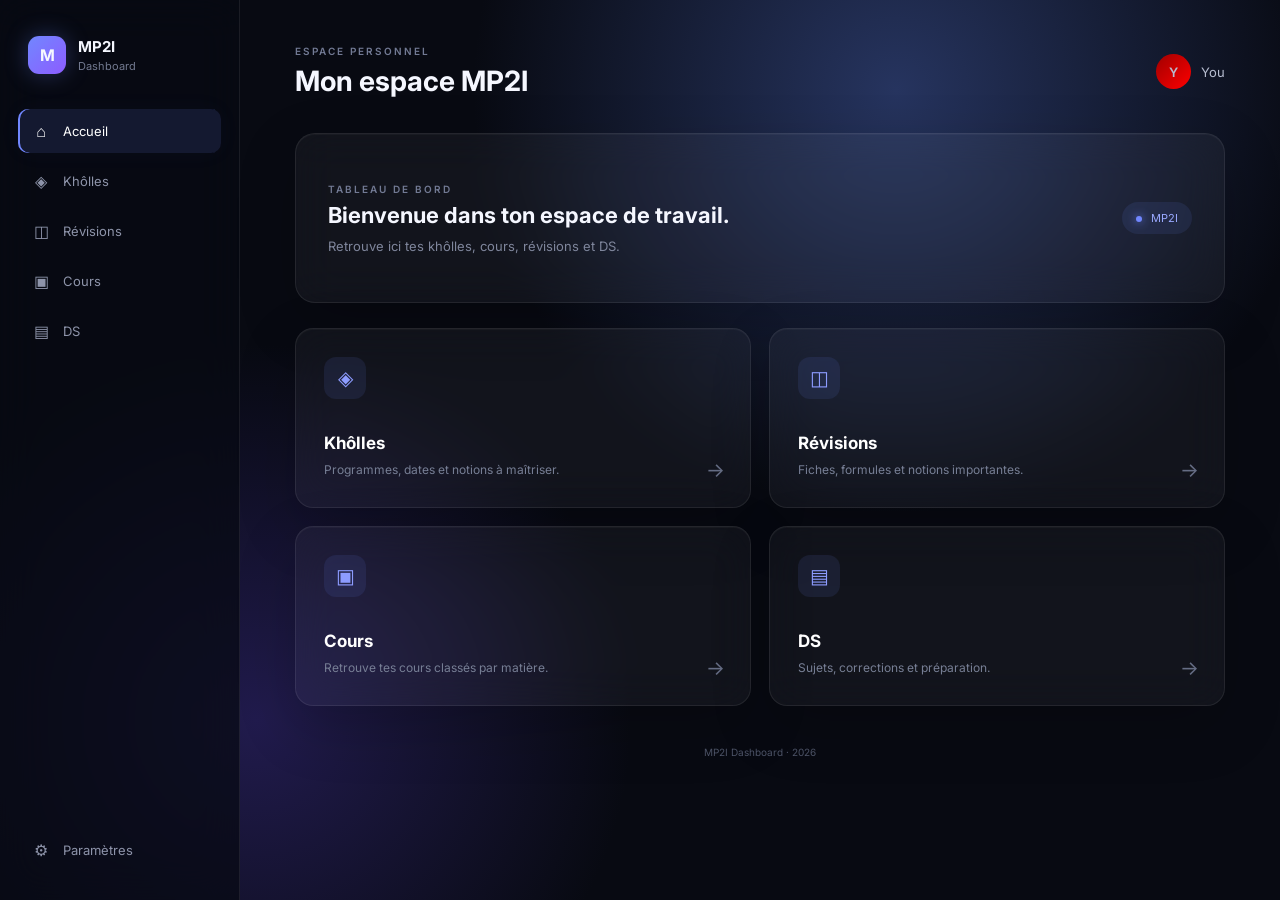
==== index.html @ 1a5e965d "small fixes v2" ====
<!DOCTYPE html>
<html lang="fr">
<head>
    <meta charset="UTF-8">
    <meta name="viewport" content="width=device-width, initial-scale=1.0">

    <title>MP2I Dashboard</title>

    <link rel="stylesheet" href="style.css">
</head>

<body>

    <aside class="sidebar">

        <div class="logo">
            <div class="logo-icon">M</div>
            <div>
                <strong>MP2I</strong>
                <span>Dashboard</span>
            </div>
        </div>

        <nav>
            <a class="active" href="#">
                <span>⌂</span>
                Accueil
            </a>

            <a href="kholles.html">
                <span>◈</span>
                Khôlles
            </a>

            <a href="revisions.html">
                <span>◫</span>
                Révisions
            </a>

            <a href="cours.html">
                <span>▣</span>
                Cours
            </a>

            <a href="ds.html">
                <span>▤</span>
                DS
            </a>
        </nav>

        <div class="sidebar-bottom">
        <a href="#" id="settingsButton">
            <span>⚙</span>
            Paramètres
        </a>
    </div>

    </aside>


    <main>

        <header class="topbar">
            <div>
                <p class="eyebrow">ESPACE PERSONNEL</p>
                <h1>Mon espace MP2I</h1>
            </div>

            <div class="profile">
                <div class="avatar">Y</div>
                <span>You</span>
            </div>
        </header>


        <section class="welcome glass">
            <div>
                <p class="eyebrow">TABLEAU DE BORD</p>
                <h2>Bienvenue dans ton espace de travail.</h2>
                <p class="muted">
                    Retrouve ici tes khôlles, cours, révisions et DS.
                </p>
            </div>

            <div class="status">
                <span></span>
                MP2I
            </div>
        </section>


            <section class="grid">

                <a href="kholle.html" class="dashboard-card glass">
                    <div class="card-icon">◈</div>

                    <div>
                        <h3>Khôlles</h3>
                        <p>Programmes, dates et notions à maîtriser.</p>
                    </div>

                    <span class="arrow">→</span>
                </a>


                <a href="revisions.html" class="dashboard-card glass">
                    <div class="card-icon">◫</div>

                    <div>
                        <h3>Révisions</h3>
                        <p>Fiches, formules et notions importantes.</p>
                    </div>

                    <span class="arrow">→</span>
                </a>


                <a href="cours.html" class="dashboard-card glass">
                    <div class="card-icon">▣</div>

                    <div>
                        <h3>Cours</h3>
                        <p>Retrouve tes cours classés par matière.</p>
                    </div>

                    <span class="arrow">→</span>
                </a>


                <a href="ds.html" class="dashboard-card glass">
                    <div class="card-icon">▤</div>

                    <div>
                        <h3>DS</h3>
                        <p>Sujets, corrections et préparation.</p>
                    </div>

                    <span class="arrow">→</span>
                </a>

            </section>
<div id="themePanel" class="theme-panel glass">

    <p class="eyebrow">APPARENCE</p>

    <h3>Thème</h3>

    <div class="theme-buttons">

        <button onclick="setTheme('purple')">
            <span class="theme-dot purple"></span>
            Violet
        </button>

        <button onclick="setTheme('red')">
            <span class="theme-dot red"></span>
            Rouge
        </button>

        <button onclick="setTheme('green')">
            <span class="theme-dot green"></span>
            Vert
        </button>

    </div>

</div>
        <footer>
            MP2I Dashboard · 2026
        </footer>

    </main>
    
    <script src="script.js"></script>

</body>
</html>
---- style.css ----
@import url('https://fonts.googleapis.com/css2?family=Inter:wght@400;500;600;700&display=swap');


* {
    box-sizing: border-box;
    margin: 0;
    padding: 0;
}


body {
    min-height: 100vh;

    font-family: "Inter", sans-serif;
    color: #f5f7ff;

    background:
        radial-gradient(circle at 70% 10%, #26345f 0%, transparent 35%),
        radial-gradient(circle at 20% 80%, #211b4d 0%, transparent 30%),
        #080a12;

    display: flex;
}


/* =========================
   SIDEBAR
========================= */

.sidebar {
    width: 240px;
    height: 100vh;

    position: fixed;
    left: 0;
    top: 0;

    padding: 28px 18px;

    background: rgba(8, 10, 18, 0.72);
    border-right: 1px solid rgba(255, 255, 255, 0.08);

    backdrop-filter: blur(20px);

    display: flex;
    flex-direction: column;
}


.logo {
    display: flex;
    align-items: center;
    gap: 12px;

    padding: 8px 10px 35px;
}


.logo-icon {
    width: 38px;
    height: 38px;

    display: grid;
    place-items: center;

    border-radius: 11px;

    background: linear-gradient(135deg, #7187ff, #8d5cff);

    font-weight: 700;

    box-shadow: 0 0 25px rgba(113, 135, 255, 0.3);
}


.logo strong {
    display: block;
    font-size: 15px;
}


.logo span {
    display: block;

    margin-top: 3px;

    font-size: 11px;
    color: #737a91;
}


nav {
    display: flex;
    flex-direction: column;
    gap: 6px;
}


nav a,
.sidebar-bottom a {
    display: flex;
    align-items: center;
    gap: 13px;

    padding: 12px 14px;

    border-radius: 10px;

    color: #8e94aa;
    text-decoration: none;

    font-size: 13px;

    transition: 0.2s;
}


nav a span,
.sidebar-bottom span {
    width: 18px;

    text-align: center;

    font-size: 16px;
}


nav a:hover,
.sidebar-bottom a:hover {
    background: rgba(255, 255, 255, 0.05);
    color: white;
}


nav a.active {
    color: white;

    background: rgba(113, 135, 255, 0.13);

    box-shadow:
        inset 2px 0 0 #7187ff,
        0 0 25px rgba(113, 135, 255, 0.04);
}


.sidebar-bottom {
    margin-top: auto;
}


/* =========================
   MAIN
========================= */

main {
    width: calc(100% - 240px);

    margin-left: 240px;

    padding: 45px 55px;

    max-width: 1400px;
}


.topbar {
    display: flex;
    align-items: center;
    justify-content: space-between;

    margin-bottom: 35px;
}


.eyebrow {
    margin-bottom: 7px;

    font-size: 10px;
    font-weight: 600;

    letter-spacing: 2px;

    color: #727a94;
}


h1 {
    font-size: 28px;
}


.profile {
    display: flex;
    align-items: center;
    gap: 10px;

    color: #b7bdd0;

    font-size: 13px;
}


.avatar {
    width: 35px;
    height: 35px;

    display: grid;
    place-items: center;

    border-radius: 50%;

    background: linear-gradient(135deg, #a00000, #ff0000);

    font-weight: 600;
}


/* =========================
   GLASS
========================= */

.glass {
    background: rgba(255, 255, 255, 0.045);

    border: 1px solid rgba(255, 255, 255, 0.08);

    backdrop-filter: blur(20px);

    box-shadow:
        0 20px 60px rgba(0, 0, 0, 0.18),
        inset 0 1px rgba(255, 255, 255, 0.03);
}


/* =========================
   WELCOME
========================= */

.welcome {
    min-height: 170px;

    padding: 32px;

    border-radius: 20px;

    display: flex;
    align-items: center;
    justify-content: space-between;

    margin-bottom: 25px;
}


.welcome h2 {
    font-size: 22px;

    margin-bottom: 10px;
}


.muted {
    color: #7f869c;
    font-size: 13px;
}


.status {
    padding: 9px 14px;

    border-radius: 30px;

    background: rgba(113, 135, 255, 0.1);

    color: #9aa9ff;

    font-size: 11px;
}


.status span {
    display: inline-block;

    width: 6px;
    height: 6px;

    margin-right: 6px;

    border-radius: 50%;

    background: #7187ff;

    box-shadow: 0 0 10px #7187ff;
}


/* =========================
   CARDS
========================= */

.grid {
    display: grid;

    grid-template-columns: repeat(2, 1fr);

    gap: 18px;
}


.dashboard-card {
    min-height: 180px;

    padding: 28px;
    padding-right: 55px;

    border-radius: 18px;

    text-decoration: none;
    color: white;

    position: relative;

    display: flex;
    flex-direction: column;
    justify-content: space-between;

    transition:
        transform 0.25s,
        background 0.25s,
        border-color 0.25s;
}


.dashboard-card:hover {
    transform: translateY(-4px);

    background: rgba(255, 255, 255, 0.075);

    border-color: rgba(113, 135, 255, 0.35);
}


.card-icon {
    width: 42px;
    height: 42px;

    display: grid;
    place-items: center;

    border-radius: 12px;

    background: rgba(113, 135, 255, 0.1);

    color: #8d9cff;

    font-size: 20px;
}


.dashboard-card h3 {
    margin-bottom: 7px;

    font-size: 17px;
}


.dashboard-card p {
    max-width: 300px;

    color: #777f95;

    font-size: 12px;
    line-height: 1.6;
}


.arrow {
    position: absolute;

    right: 25px;
    bottom: 25px;

    color: #656d84;

    font-size: 20px;

    transition: 0.2s;
}


.dashboard-card:hover .arrow {
    color: #9aa9ff;
    transform: translateX(4px);
}


/* =========================
   FOOTER
========================= */

footer {
    margin-top: 40px;

    text-align: center;

    color: #4e5569;

    font-size: 10px;
}


/* =========================
   MOBILE
========================= */

@media (max-width: 700px) {

    .sidebar {
        width: 70px;

        padding: 20px 10px;
    }

    .logo {
        justify-content: center;
        padding-bottom: 25px;
    }

    .logo > div:not(.logo-icon) {
        display: none;
    }

    nav a,
    .sidebar-bottom a {
        justify-content: center;
        padding: 13px;
    }

    nav a {
        font-size: 0;
    }

    nav a span {
        font-size: 17px;
    }

    .sidebar-bottom a {
        font-size: 0;
    }

    main {
        width: calc(100% - 70px);

        margin-left: 70px;

        padding: 25px 18px;
    }

    .topbar {
        margin-bottom: 25px;
    }

    h1 {
        font-size: 22px;
    }

    .profile span {
        display: none;
    }

    .welcome {
        padding: 24px;

        align-items: flex-start;
        gap: 20px;

        flex-direction: column;
    }

    .welcome h2 {
        font-size: 18px;
    }

    .grid {
        grid-template-columns: 1fr;
    }

    .dashboard-card {
        min-height: 160px;
    }
}
    /* =========================
   THEMES
========================= */

body.theme-red {
    background:
        radial-gradient(circle at 70% 10%, #5f2626 0%, transparent 35%),
        radial-gradient(circle at 20% 80%, #4d1b2b 0%, transparent 30%),
        #080a12;
}

body.theme-red .logo-icon {
    background: linear-gradient(135deg, #ff6262, #ff3d81);
}

body.theme-red nav a.active {
    background: rgba(255, 80, 80, 0.13);
    box-shadow:
        inset 2px 0 0 #ff6262,
        0 0 25px rgba(255, 80, 80, 0.04);
}

body.theme-red .card-icon {
    background: rgba(255, 80, 80, 0.1);
    color: #ff8585;
}

body.theme-red .dashboard-card:hover {
    border-color: rgba(255, 80, 80, 0.35);
}

body.theme-red .status {
    background: rgba(255, 80, 80, 0.1);
    color: #ff9999;
}

body.theme-red .status span {
    background: #ff6262;
    box-shadow: 0 0 10px #ff6262;
}


/* VIOLET */

body.theme-purple {
    background:
        radial-gradient(circle at 70% 10%, #26345f 0%, transparent 35%),
        radial-gradient(circle at 20% 80%, #211b4d 0%, transparent 30%),
        #080a12;
}


/* VERT */

body.theme-green {
    background:
        radial-gradient(circle at 70% 10%, #164b3d 0%, transparent 35%),
        radial-gradient(circle at 20% 80%, #183d32 0%, transparent 30%),
        #080a12;
}

body.theme-green .logo-icon {
    background: linear-gradient(135deg, #45d6a3, #21a179);
}

body.theme-green nav a.active {
    background: rgba(45, 210, 160, 0.13);
    box-shadow:
        inset 2px 0 0 #45d6a3,
        0 0 25px rgba(45, 210, 160, 0.04);
}

body.theme-green .card-icon {
    background: rgba(45, 210, 160, 0.1);
    color: #64ddb1;
}

body.theme-green .dashboard-card:hover {
    border-color: rgba(45, 210, 160, 0.35);
}

body.theme-green .status {
    background: rgba(45, 210, 160, 0.1);
    color: #6ee5bc;
}

body.theme-green .status span {
    background: #45d6a3;
    box-shadow: 0 0 10px #45d6a3;
}
.theme-panel {
    display: none;

    margin-top: 20px;
    padding: 22px;

    border-radius: 16px;

    max-width: 400px;
}

.theme-panel.show {
    display: block;
}

.theme-panel h3 {
    margin-bottom: 15px;
}

.theme-buttons {
    display: flex;
    gap: 10px;
    flex-wrap: wrap;
}

.theme-buttons button {
    display: flex;
    align-items: center;
    gap: 8px;

    padding: 9px 13px;

    border: 1px solid rgba(255,255,255,0.08);
    border-radius: 9px;

    background: rgba(255,255,255,0.04);

    color: #cdd1df;

    cursor: pointer;
}

.theme-buttons button:hover {
    background: rgba(255,255,255,0.09);
}

.theme-dot {
    width: 9px;
    height: 9px;
    border-radius: 50%;
}

.theme-dot.purple {
    background: #3a57f9;
}

.theme-dot.red {
    background: #da1c1c;
}

.theme-dot.green {
    background: #1ae19b;
}
.section-header {
    margin-bottom: 18px;
}

.section-header h2 {
    font-size: 20px;
}

.loading-card {
    padding: 28px;
    border-radius: 18px;
    color: #8e94aa;
    font-size: 13px;
}
.course-buttons {
    display: flex;
    gap: 8px;
    margin-top: 10px;
}

.mini-button {
    display: inline-flex;
    align-items: center;
    justify-content: center;

    padding: 7px 14px;

    border-radius: 9px;

    background: rgba(255, 255, 255, 0.08);

    color: white;

    text-decoration: none;

    font-size: 12px;

    transition: 0.2s;
}

.mini-button:hover {
    background: rgba(255, 255, 255, 0.16);
    transform: translateY(-1px);
}
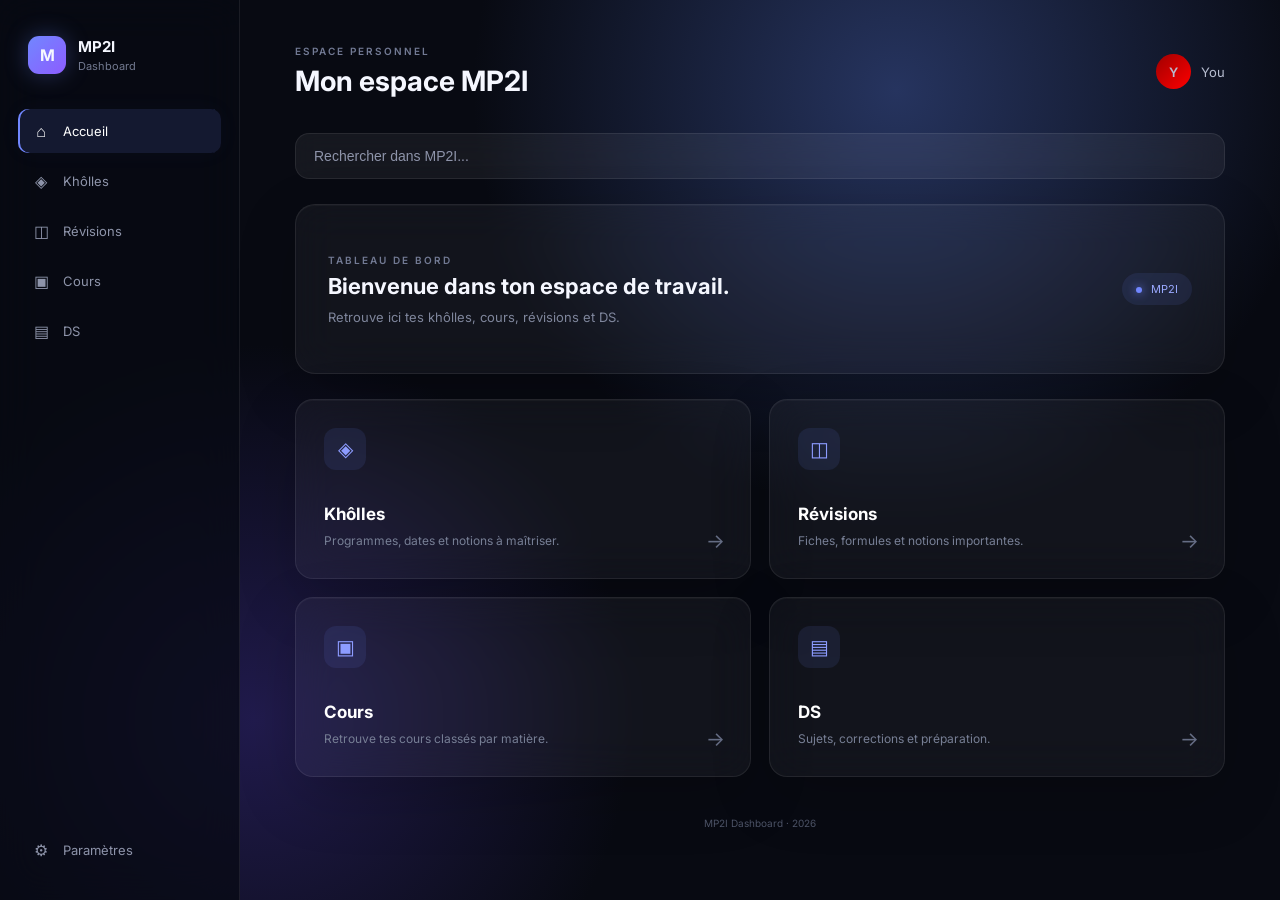
==== commit 708e627e: "Added new search feature, and mobile display fix!" ====
--- a/index.html
+++ b/index.html
@@ -27,7 +27,7 @@
                 Accueil
             </a>
 
-            <a href="kholles.html">
+            <a href="kholle.html">
                 <span>◈</span>
                 Khôlles
             </a>
@@ -71,6 +71,16 @@
                 <span>You</span>
             </div>
         </header>
+        <div class="global-search">
+            <input
+                type="text"
+                id="globalSearch"
+                placeholder="Rechercher dans MP2I..."
+                autocomplete="off"
+            >
+
+            <div id="searchResults" class="search-results"></div>
+        </div>
 
 
         <section class="welcome glass">
--- a/style.css
+++ b/style.css
@@ -684,4 +684,294 @@
 .mini-button:hover {
     background: rgba(255, 255, 255, 0.16);
     transform: translateY(-1px);
+}
+.global-search {
+    position: relative;
+    margin: 25px 0;
+}
+
+.global-search input {
+    width: 100%;
+    box-sizing: border-box;
+
+    padding: 14px 18px;
+
+    border: 1px solid rgba(255, 255, 255, 0.08);
+    border-radius: 14px;
+
+    background: rgba(255, 255, 255, 0.06);
+    backdrop-filter: blur(12px);
+
+    color: white;
+    font-size: 14px;
+
+    outline: none;
+}
+
+.global-search input::placeholder {
+    color: #8e94aa;
+}
+
+.global-search input:focus {
+    border-color: rgba(255, 255, 255, 0.18);
+}
+
+.search-results {
+    position: absolute;
+
+    top: calc(100% + 8px);
+    left: 0;
+    right: 0;
+
+    z-index: 100;
+
+    display: none;
+
+    max-height: 400px;
+    overflow-y: auto;
+
+    padding: 8px;
+
+    border-radius: 14px;
+
+    background: rgba(20, 20, 30, 0.95);
+    backdrop-filter: blur(20px);
+
+    border: 1px solid rgba(255, 255, 255, 0.08);
+}
+
+.search-results.show {
+    display: block;
+}
+
+.search-result {
+    display: flex;
+    align-items: center;
+    gap: 12px;
+
+    padding: 12px;
+
+    border-radius: 10px;
+
+    color: white;
+    text-decoration: none;
+
+    transition: 0.15s;
+}
+
+.search-result:hover {
+    background: rgba(255, 255, 255, 0.08);
+}
+
+.search-result-type {
+    font-size: 11px;
+    color: #8e94aa;
+}
+
+.search-result-title {
+    font-size: 14px;
+}
+/* ================================
+   MOBILE
+================================ */
+
+@media (max-width: 700px) {
+
+    body {
+        display: block;
+        overflow-x: hidden;
+    }
+
+    .sidebar {
+        position: fixed;
+        left: 0;
+        right: 0;
+        bottom: 0;
+        top: auto;
+
+        width: 100%;
+        height: 68px;
+
+        padding: 8px 10px;
+
+        display: flex;
+        align-items: center;
+        justify-content: center;
+
+        z-index: 1000;
+
+        border-right: none;
+        border-top: 1px solid rgba(255, 255, 255, 0.08);
+        backdrop-filter: blur(20px);
+    }
+
+    .logo {
+        display: none;
+    }
+
+    .sidebar nav {
+        width: 100%;
+
+        display: flex;
+        justify-content: space-around;
+        align-items: center;
+
+        gap: 4px;
+    }
+
+    .sidebar nav a {
+        flex: 1;
+
+        height: 50px;
+
+        display: flex;
+        flex-direction: column;
+        align-items: center;
+        justify-content: center;
+
+        gap: 4px;
+
+        padding: 0;
+
+        border-radius: 12px;
+
+        font-size: 10px;
+    }
+
+    .sidebar nav a span {
+        font-size: 18px;
+    }
+
+    .sidebar-bottom {
+        display: none;
+    }
+
+
+    /* CONTENU */
+
+    main {
+        width: 100%;
+        box-sizing: border-box;
+
+        padding: 20px 15px 90px;
+    }
+
+
+    /* HEADER */
+
+    .topbar {
+        margin-bottom: 20px;
+    }
+
+    .topbar h1 {
+        font-size: 24px;
+    }
+
+    .profile {
+        gap: 6px;
+    }
+
+    .profile span {
+        display: none;
+    }
+
+
+    /* RECHERCHE */
+
+    .global-search {
+        margin: 15px 0 20px;
+    }
+
+    .global-search input {
+        font-size: 16px;
+        padding: 14px 16px;
+    }
+
+
+    /* WELCOME */
+
+    .welcome {
+        padding: 20px;
+    }
+
+    .welcome h2 {
+        font-size: 20px;
+        line-height: 1.3;
+    }
+
+    .welcome .status {
+        margin-top: 15px;
+    }
+
+
+    /* CARTES */
+
+    .grid {
+        grid-template-columns: 1fr;
+        gap: 12px;
+    }
+
+    .dashboard-card {
+        min-height: 90px;
+        padding: 16px;
+    }
+
+    .dashboard-card h3 {
+        font-size: 16px;
+    }
+
+    .dashboard-card p {
+        font-size: 12px;
+        line-height: 1.4;
+    }
+
+    .card-icon {
+        flex-shrink: 0;
+    }
+
+    .arrow {
+        flex-shrink: 0;
+        margin-left: auto;
+    }
+
+
+    /* HEADERS DE SECTIONS */
+
+    .section-header h1 {
+        font-size: 26px;
+    }
+
+    .section-header h2 {
+        font-size: 19px;
+    }
+
+
+    /* BOUTONS COURS */
+
+    .course-buttons {
+        flex-wrap: wrap;
+    }
+
+    .mini-button {
+        padding: 8px 12px;
+    }
+
+
+    /* PANNEAU THÈME */
+
+    .theme-panel {
+        left: 15px;
+        right: 15px;
+        width: auto;
+
+        bottom: 80px;
+    }
+
+
+    /* FOOTER */
+
+    footer {
+        margin-bottom: 20px;
+        text-align: center;
+    }
 }
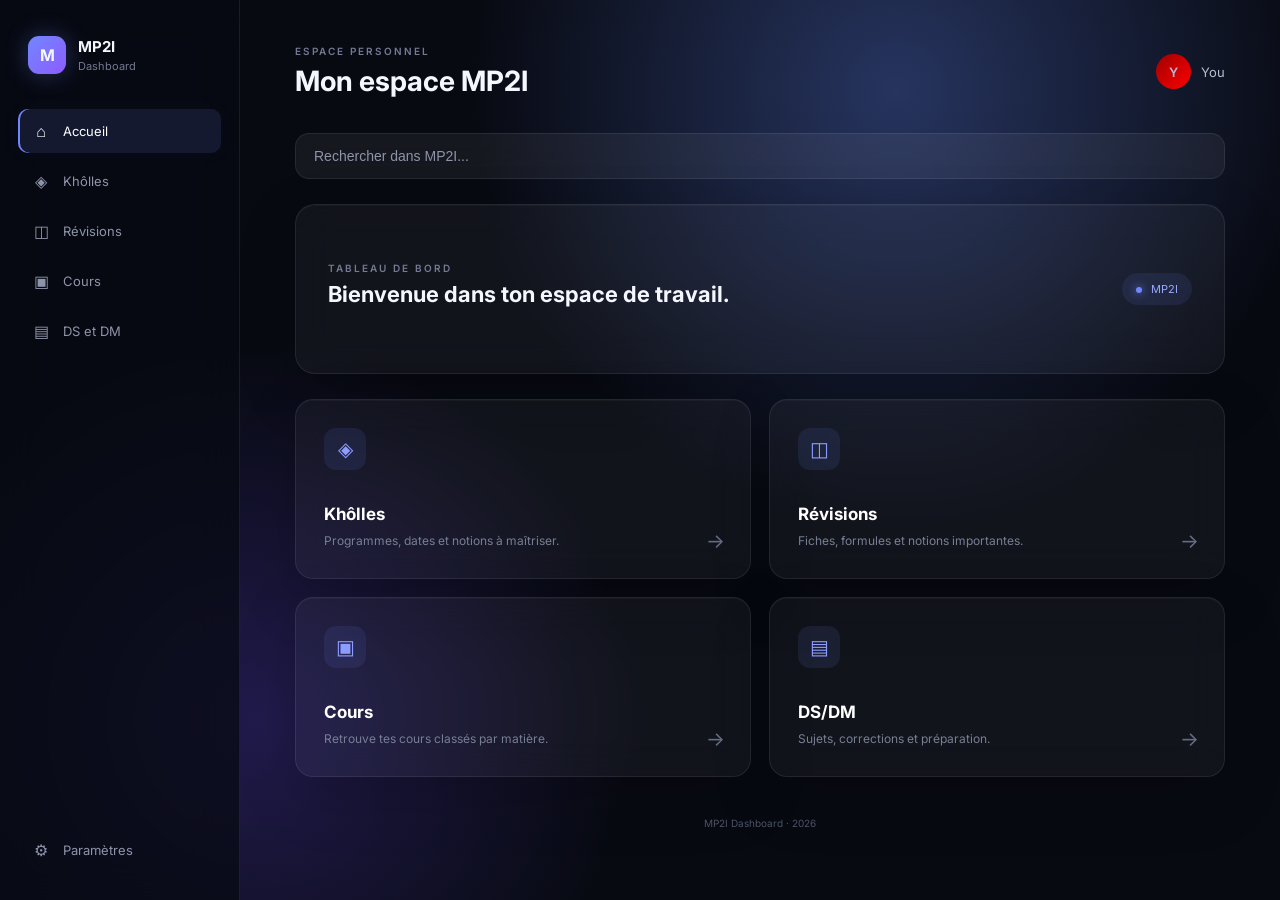
==== commit b504c9ee: "Fixed DS/DM links imports" ====
--- a/index.html
+++ b/index.html
@@ -44,7 +44,7 @@
 
             <a href="ds.html">
                 <span>▤</span>
-                DS
+                DS et DM
             </a>
         </nav>
 
@@ -88,7 +88,7 @@
                 <p class="eyebrow">TABLEAU DE BORD</p>
                 <h2>Bienvenue dans ton espace de travail.</h2>
                 <p class="muted">
-                    Retrouve ici tes khôlles, cours, révisions et DS.
+                    <!-- Retrouve ici tes khôlles, cours, révisions et DS/DM. -->
                 </p>
             </div>
 
@@ -141,7 +141,7 @@
                     <div class="card-icon">▤</div>
 
                     <div>
-                        <h3>DS</h3>
+                        <h3>DS/DM</h3>
                         <p>Sujets, corrections et préparation.</p>
                     </div>
 
--- a/style.css
+++ b/style.css
@@ -775,100 +775,153 @@
    MOBILE
 ================================ */
 
-@media (max-width: 700px) {
+/* =========================
+   MOBILE
+========================= */
+
+@media screen and (max-width: 700px) {
+
+    html,
+    body {
+        width: 100%;
+        min-width: 0;
+        overflow-x: hidden;
+    }
 
     body {
         display: block;
-        overflow-x: hidden;
-    }
+        padding-bottom: 78px;
+    }
+
+
+    /* =========================
+       CONTENU
+    ========================= */
+
+    main {
+        display: block;
+
+        width: 100%;
+        max-width: none;
+
+        margin: 0;
+        padding: 20px 14px 30px;
+    }
+
+
+    /* =========================
+       BARRE DE NAVIGATION
+    ========================= */
 
     .sidebar {
         position: fixed;
-        left: 0;
+
+        top: auto;
         right: 0;
         bottom: 0;
-        top: auto;
+        left: 0;
 
         width: 100%;
-        height: 68px;
-
-        padding: 8px 10px;
+        height: 70px;
+
+        margin: 0;
+        padding: 5px 8px;
+
+        box-sizing: border-box;
+
+        display: block;
+
+        z-index: 9999;
+
+        background: rgba(8, 10, 18, 0.94);
+
+        border: 0;
+        border-top: 1px solid rgba(255, 255, 255, 0.08);
+
+        backdrop-filter: blur(20px);
+    }
+
+
+    /* Logo invisible */
+
+    .sidebar .logo {
+        display: none;
+    }
+
+
+    /* Navigation horizontale */
+
+    .sidebar nav {
+        width: 100%;
+        height: 60px;
 
         display: flex;
+        flex-direction: row;
+
+        align-items: center;
+        justify-content: space-around;
+
+        gap: 2px;
+    }
+
+
+    .sidebar nav a {
+        width: auto;
+        height: 56px;
+
+        flex: 1;
+
+        display: flex;
+        flex-direction: column;
+
         align-items: center;
         justify-content: center;
 
-        z-index: 1000;
-
-        border-right: none;
-        border-top: 1px solid rgba(255, 255, 255, 0.08);
-        backdrop-filter: blur(20px);
-    }
-
-    .logo {
-        display: none;
-    }
-
-    .sidebar nav {
-        width: 100%;
-
-        display: flex;
-        justify-content: space-around;
-        align-items: center;
-
         gap: 4px;
-    }
-
-    .sidebar nav a {
-        flex: 1;
-
-        height: 50px;
-
-        display: flex;
-        flex-direction: column;
-        align-items: center;
-        justify-content: center;
-
-        gap: 4px;
-
-        padding: 0;
+
+        padding: 4px;
 
         border-radius: 12px;
 
         font-size: 10px;
-    }
+
+        color: #8e94aa;
+    }
+
 
     .sidebar nav a span {
+        width: auto;
+
         font-size: 18px;
-    }
+
+        line-height: 1;
+    }
+
+
+    .sidebar nav a.active {
+        box-shadow: none;
+    }
+
+
+    /* Paramètres cachés */
 
     .sidebar-bottom {
         display: none;
     }
 
 
-    /* CONTENU */
-
-    main {
+    /* =========================
+       HEADER
+    ========================= */
+
+    .topbar {
         width: 100%;
-        box-sizing: border-box;
-
-        padding: 20px 15px 90px;
-    }
-
-
-    /* HEADER */
-
-    .topbar {
+
         margin-bottom: 20px;
     }
 
-    .topbar h1 {
-        font-size: 24px;
-    }
-
-    .profile {
-        gap: 6px;
+    h1 {
+        font-size: 23px;
     }
 
     .profile span {
@@ -876,44 +929,98 @@
     }
 
 
-    /* RECHERCHE */
+    /* =========================
+       RECHERCHE
+    ========================= */
 
     .global-search {
-        margin: 15px 0 20px;
+        width: 100%;
+
+        margin: 0 0 18px;
+
+        position: relative;
+
+        z-index: 100;
     }
 
     .global-search input {
+        display: block;
+
+        width: 100%;
+        height: 48px;
+
+        padding: 0 15px;
+
+        box-sizing: border-box;
+
         font-size: 16px;
-        padding: 14px 16px;
-    }
-
-
-    /* WELCOME */
+
+        border-radius: 13px;
+    }
+
+    .search-results {
+        position: absolute;
+
+        top: calc(100% + 7px);
+        left: 0;
+
+        width: 100%;
+
+        max-height: 320px;
+
+        overflow-y: auto;
+
+        z-index: 99999;
+    }
+
+
+    /* =========================
+       WELCOME
+    ========================= */
 
     .welcome {
+        width: 100%;
+
+        min-height: auto;
+
         padding: 20px;
+
+        margin-bottom: 18px;
+
+        flex-direction: column;
+
+        align-items: flex-start;
+
+        gap: 15px;
     }
 
     .welcome h2 {
-        font-size: 20px;
-        line-height: 1.3;
-    }
-
-    .welcome .status {
-        margin-top: 15px;
-    }
-
-
-    /* CARTES */
+        font-size: 19px;
+    }
+
+
+    /* =========================
+       CARTES
+    ========================= */
 
     .grid {
+        width: 100%;
+
+        display: grid;
+
         grid-template-columns: 1fr;
+
         gap: 12px;
     }
 
     .dashboard-card {
-        min-height: 90px;
-        padding: 16px;
+        width: 100%;
+
+        min-height: 125px;
+
+        padding: 20px;
+
+        padding-right: 50px;
     }
 
     .dashboard-card h3 {
@@ -922,56 +1029,36 @@
 
     .dashboard-card p {
         font-size: 12px;
-        line-height: 1.4;
-    }
-
-    .card-icon {
-        flex-shrink: 0;
     }
 
     .arrow {
-        flex-shrink: 0;
-        margin-left: auto;
-    }
-
-
-    /* HEADERS DE SECTIONS */
-
-    .section-header h1 {
-        font-size: 26px;
-    }
-
-    .section-header h2 {
-        font-size: 19px;
-    }
-
-
-    /* BOUTONS COURS */
-
-    .course-buttons {
-        flex-wrap: wrap;
-    }
-
-    .mini-button {
-        padding: 8px 12px;
-    }
-
-
-    /* PANNEAU THÈME */
+        right: 18px;
+        bottom: 20px;
+    }
+
+
+    /* =========================
+       THÈME
+    ========================= */
 
     .theme-panel {
-        left: 15px;
-        right: 15px;
+        position: fixed;
+
+        left: 14px;
+        right: 14px;
+        bottom: 82px;
+
         width: auto;
 
-        bottom: 80px;
-    }
-
-
-    /* FOOTER */
+        z-index: 10000;
+    }
+
+
+    /* =========================
+       FOOTER
+    ========================= */
 
     footer {
-        margin-bottom: 20px;
-        text-align: center;
+        margin-bottom: 5px;
     }
 }
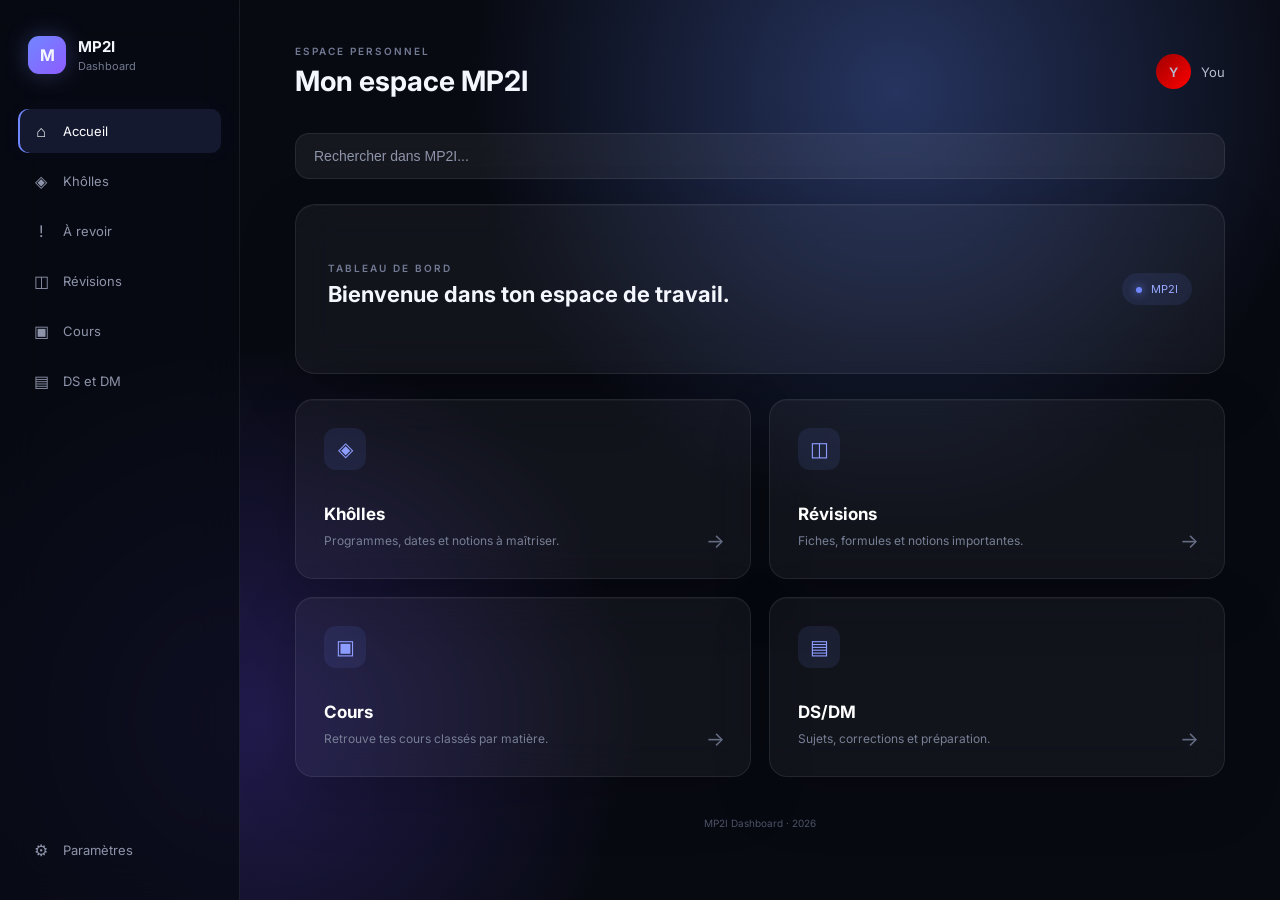
==== commit b5e7f349: "Added new "A revoir" feature to the dashboard menu" ====
--- a/index.html
+++ b/index.html
@@ -30,6 +30,10 @@
             <a href="kholle.html">
                 <span>◈</span>
                 Khôlles
+            </a>
+            <a href="revoir.html">
+                <span>!</span>
+                À revoir
             </a>
 
             <a href="revisions.html">
--- a/style.css
+++ b/style.css
@@ -1061,4 +1061,80 @@
     footer {
         margin-bottom: 5px;
     }
+}
+.revision-list {
+    display: flex;
+    flex-direction: column;
+    gap: 12px;
+}
+
+.revision-card {
+    display: flex;
+    align-items: center;
+    justify-content: space-between;
+    gap: 20px;
+    padding: 18px 20px;
+    border-radius: 16px;
+}
+
+.revision-main {
+    display: flex;
+    align-items: center;
+    gap: 14px;
+    min-width: 0;
+}
+
+.revision-main h3 {
+    margin: 0 0 5px;
+    font-size: 15px;
+}
+
+.revision-main p {
+    margin: 0;
+    color: #8e94aa;
+    font-size: 12px;
+}
+
+.revision-priority {
+    width: 9px;
+    height: 9px;
+    flex-shrink: 0;
+    border-radius: 50%;
+}
+
+.priority-1 {
+    background: #ff4d6d;
+}
+
+.priority-2 {
+    background: #f5b642;
+}
+
+.priority-3 {
+    background: #53d769;
+}
+
+.revision-actions {
+    display: flex;
+    align-items: center;
+    gap: 8px;
+    flex-shrink: 0;
+}
+
+@media screen and (max-width: 700px) {
+
+    .revision-card {
+        flex-direction: column;
+        align-items: stretch;
+        gap: 15px;
+    }
+
+    .revision-actions {
+        flex-wrap: wrap;
+    }
+
+    .revision-actions .mini-button {
+        flex: 1;
+    }
+
 }
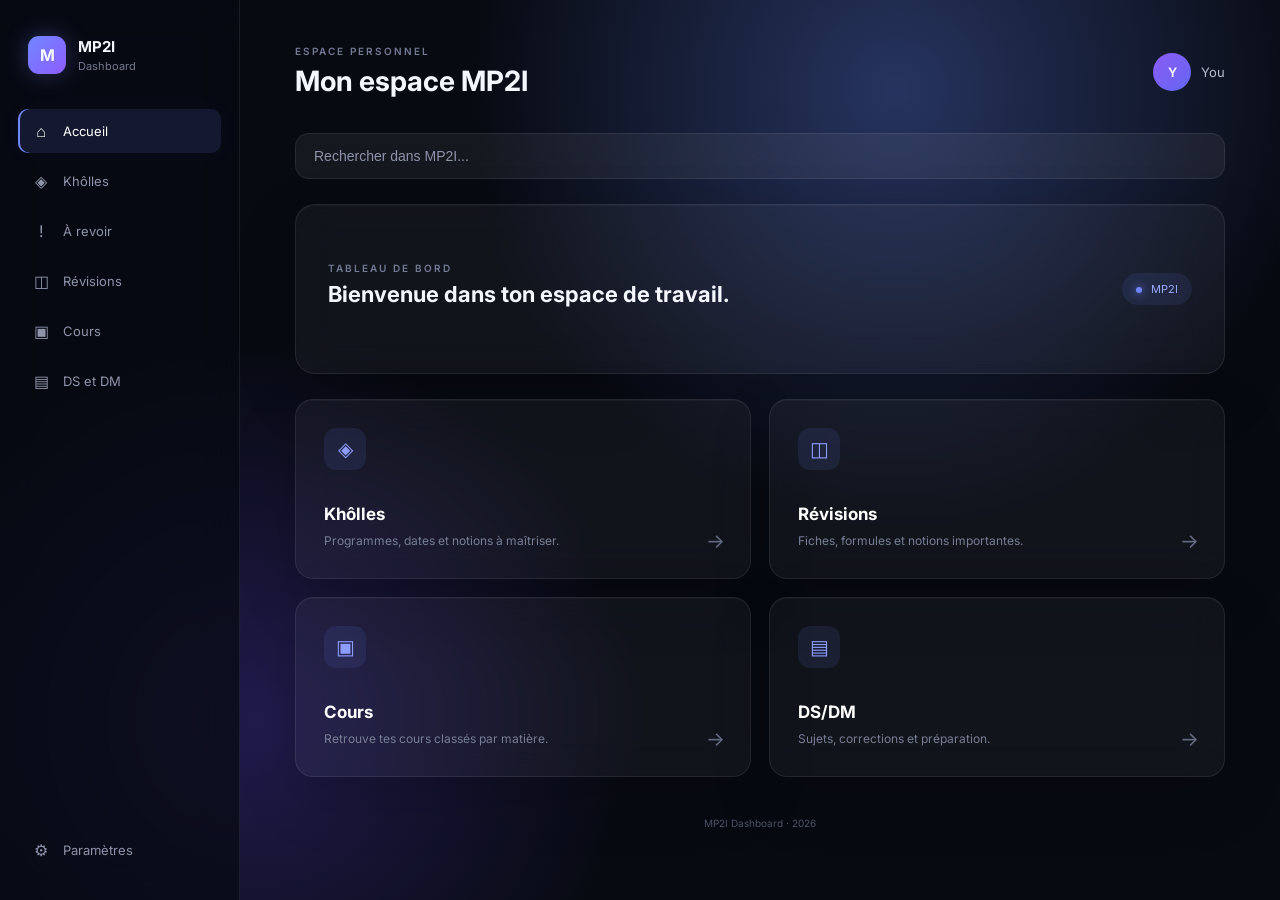
==== commit 88e5d3d5: "Added icons for the app" ====
--- a/index.html
+++ b/index.html
@@ -7,6 +7,8 @@
     <title>MP2I Dashboard</title>
 
     <link rel="stylesheet" href="style.css">
+    <link rel="manifest" href="manifest.json">
+    <meta name="theme-color" content="#8b5cf6">
 </head>
 
 <body>
--- a/style.css
+++ b/style.css
@@ -199,18 +199,30 @@
     font-size: 13px;
 }
 
-
+/* AVATAR */
+
+body.theme-purple .avatar {
+    background: linear-gradient(135deg, #8b5cf6, #6366f1);
+}
+
+body.theme-red .avatar {
+    background: linear-gradient(135deg, #ff6262, #ff3d81);
+}
+
+body.theme-green .avatar {
+    background: linear-gradient(135deg, #4ade80, #22c55e);
+}
 .avatar {
-    width: 35px;
-    height: 35px;
-
-    display: grid;
-    place-items: center;
-
+    width: 38px;
+    height: 38px;
     border-radius: 50%;
 
-    background: linear-gradient(135deg, #a00000, #ff0000);
-
+    display: flex;
+    align-items: center;
+    justify-content: center;
+
+    flex-shrink: 0;
+    color: white;
     font-weight: 600;
 }
 
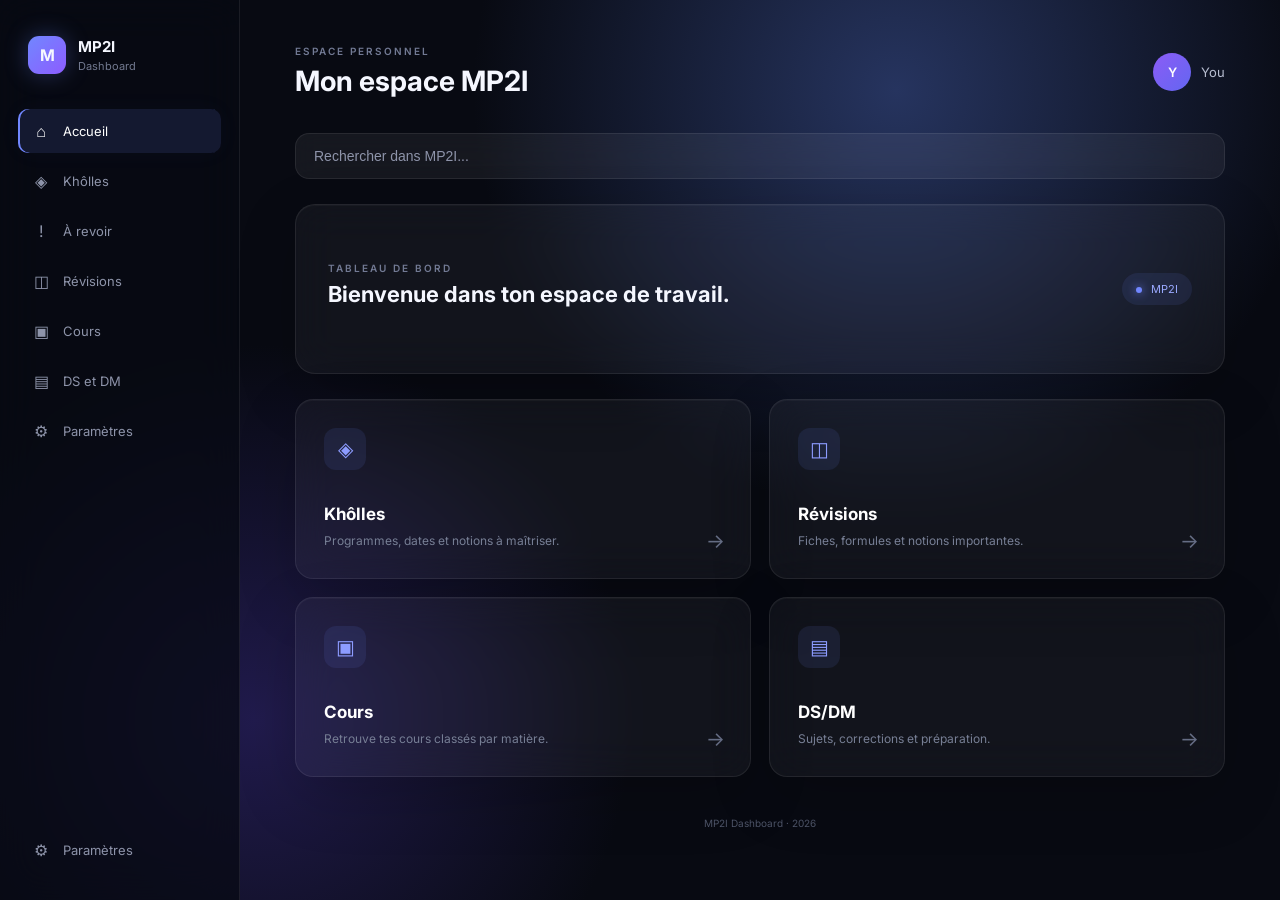
==== commit 24d3e047: "fixes to mobile UI" ====
--- a/index.html
+++ b/index.html
@@ -51,6 +51,10 @@
             <a href="ds.html">
                 <span>▤</span>
                 DS et DM
+            </a>
+            <a href="#" id="mobileSettingsButton">
+                <span>⚙</span>
+                Paramètres
             </a>
         </nav>
 
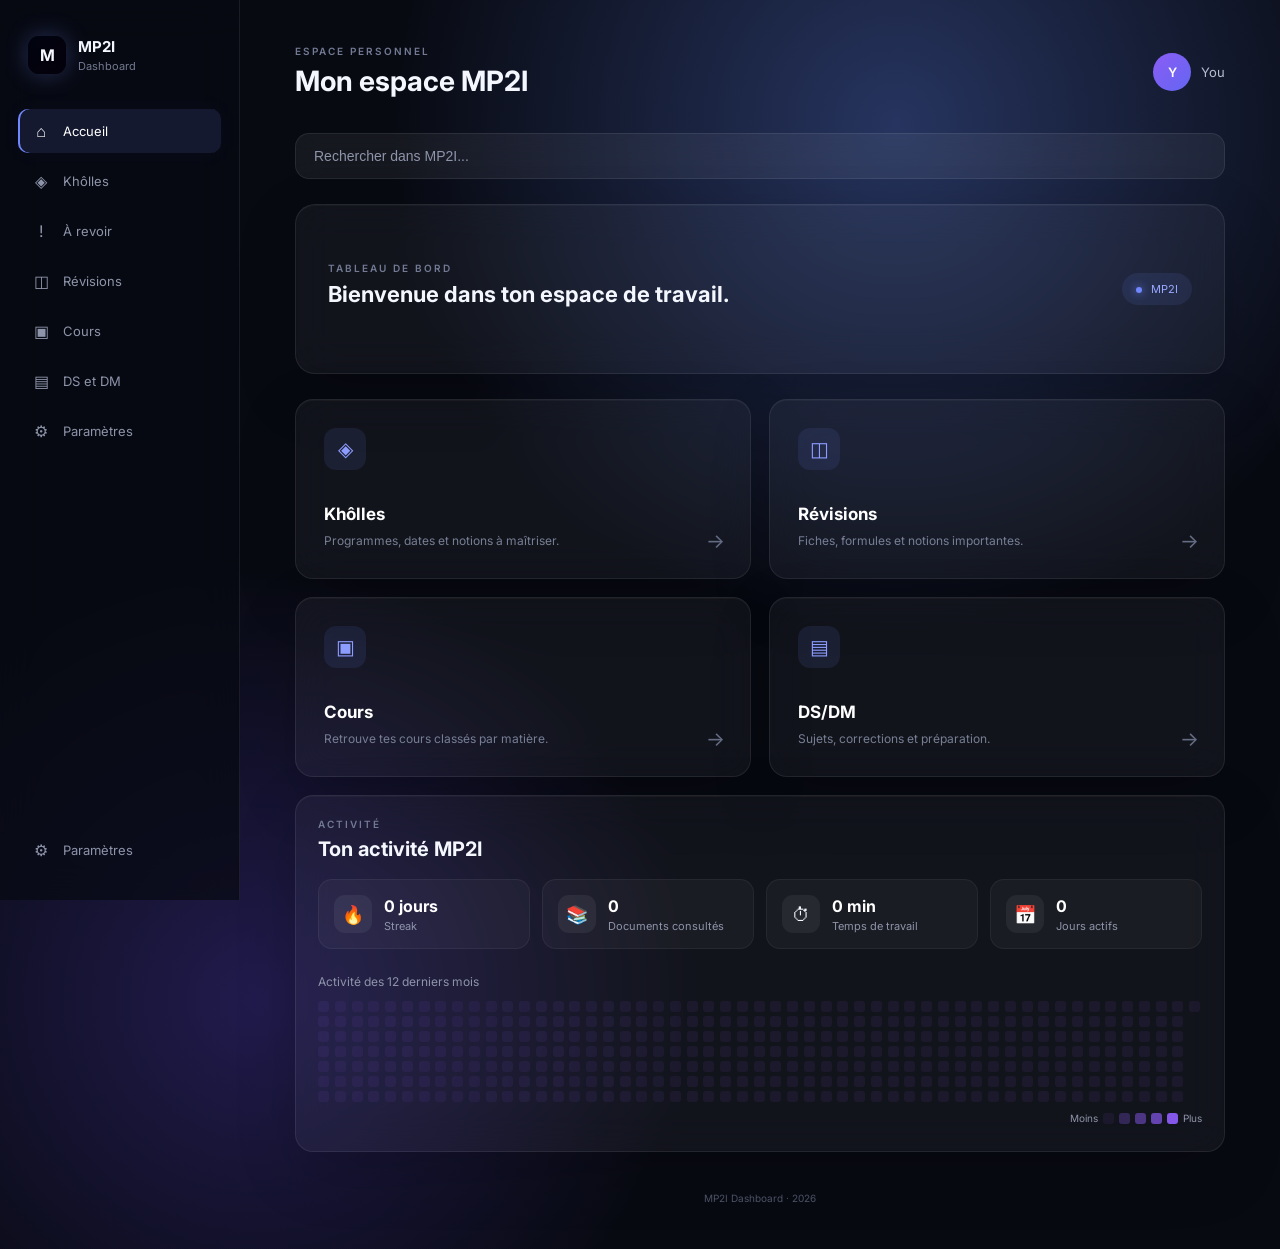
==== commit 79879e83: "Added a bunch  of new features, activity streak !!" ====
--- a/index.html
+++ b/index.html
@@ -159,6 +159,141 @@
                 </a>
 
             </section>
+<section class="activity-panel glass">
+
+    <div class="section-header">
+
+        <div>
+
+            <p class="eyebrow">
+                ACTIVITÉ
+            </p>
+
+            <h2>
+                Ton activité MP2I
+            </h2>
+
+        </div>
+
+    </div>
+
+
+    <div class="activity-stats">
+
+        <div class="activity-stat">
+
+            <span class="activity-stat-icon">
+                🔥
+            </span>
+
+            <div>
+
+                <strong id="activityStreak">
+                    0 jours
+                </strong>
+
+                <span>
+                    Streak
+                </span>
+
+            </div>
+
+        </div>
+
+
+        <div class="activity-stat">
+
+            <span class="activity-stat-icon">
+                📚
+            </span>
+
+            <div>
+
+                <strong id="activityDocuments">
+                    0
+                </strong>
+
+                <span>
+                    Documents consultés
+                </span>
+
+            </div>
+
+        </div>
+
+
+        <div class="activity-stat">
+
+            <span class="activity-stat-icon">
+                ⏱
+            </span>
+
+            <div>
+
+                <strong id="activityTime">
+                    0 min
+                </strong>
+
+                <span>
+                    Temps de travail
+                </span>
+
+            </div>
+
+        </div>
+
+
+        <div class="activity-stat">
+
+            <span class="activity-stat-icon">
+                📅
+            </span>
+
+            <div>
+
+                <strong id="activityDays">
+                    0
+                </strong>
+
+                <span>
+                    Jours actifs
+                </span>
+
+            </div>
+
+        </div>
+
+    </div>
+
+
+    <div class="heatmap-wrapper">
+
+        <div class="heatmap-title">
+            Activité des 12 derniers mois
+        </div>
+
+        <div
+            id="activityHeatmap"
+            class="activity-heatmap"
+        ></div>
+
+        <div class="heatmap-legend">
+
+            <span>Moins</span>
+
+            <i class="activity-cell activity-0"></i>
+            <i class="activity-cell activity-1"></i>
+            <i class="activity-cell activity-2"></i>
+            <i class="activity-cell activity-3"></i>
+            <i class="activity-cell activity-4"></i>
+
+            <span>Plus</span>
+
+        </div>
+
+    </div>
+
+</section>
 <div id="themePanel" class="theme-panel glass">
 
     <p class="eyebrow">APPARENCE</p>
@@ -192,6 +327,6 @@
     </main>
     
     <script src="script.js"></script>
-
+<script src="activity.js"></script>
 </body>
 </html>
--- a/style.css
+++ b/style.css
@@ -65,7 +65,7 @@
 
     border-radius: 11px;
 
-    background: linear-gradient(135deg, #7187ff, #8d5cff);
+    background: linear-gradient(135deg, #010310, #04010b);
 
     font-weight: 700;
 
@@ -1149,4 +1149,375 @@
         flex: 1;
     }
 
+}
+/* ========================================
+   CARTES DE COURS
+======================================== */
+
+#cours-container {
+    align-items: stretch;
+}
+
+
+#cours-container .dashboard-card {
+    min-height: 150px;
+
+    display: flex;
+    align-items: flex-start;
+
+    gap: 16px;
+
+    position: relative;
+
+    padding: 22px;
+
+    box-sizing: border-box;
+}
+
+
+#cours-container .dashboard-card h3 {
+    margin: 2px 0 7px;
+}
+
+
+#cours-container .dashboard-card p {
+    margin: 0;
+
+    color: #8e94aa;
+
+    font-size: 12px;
+}
+
+
+#cours-container .card-icon {
+    width: 42px;
+    height: 42px;
+
+    flex-shrink: 0;
+
+    display: flex;
+    align-items: center;
+    justify-content: center;
+
+    border-radius: 12px;
+
+    font-size: 13px;
+    font-weight: 600;
+}
+
+
+#cours-container .course-buttons {
+    display: flex;
+
+    gap: 8px;
+
+    margin-top: 16px;
+}
+
+
+#cours-container .mini-button {
+    padding: 8px 13px;
+
+    border-radius: 9px;
+
+    font-size: 11px;
+
+    transition:
+        background 0.2s,
+        transform 0.2s;
+}
+
+
+#cours-container .mini-button:hover {
+    transform: translateY(-1px);
+}
+
+
+/* ========================================
+   MOBILE
+======================================== */
+
+@media screen and (max-width: 700px) {
+
+    #cours-container {
+        grid-template-columns: 1fr;
+    }
+
+
+    #cours-container .dashboard-card {
+        min-height: 135px;
+
+        padding: 18px;
+    }
+
+
+    #cours-container .card-icon {
+        width: 38px;
+        height: 38px;
+
+        border-radius: 10px;
+    }
+
+
+    #cours-container .course-buttons {
+        margin-top: 13px;
+    }
+
+}
+/* ========================================
+   ACTIVITÉ
+======================================== */
+
+.activity-panel {
+    margin-top: 18px;
+    padding: 22px;
+    border-radius: 18px;
+}
+
+
+.activity-stats {
+    display: grid;
+    grid-template-columns:
+        repeat(4, 1fr);
+
+    gap: 12px;
+}
+
+
+.activity-stat {
+    display: flex;
+    align-items: center;
+    gap: 12px;
+
+    padding: 15px;
+
+    border-radius: 14px;
+
+    background:
+        rgba(255, 255, 255, 0.035);
+
+    border:
+        1px solid rgba(
+            255,
+            255,
+            255,
+            0.05
+        );
+}
+
+
+.activity-stat-icon {
+    display: flex;
+
+    align-items: center;
+    justify-content: center;
+
+    width: 38px;
+    height: 38px;
+
+    flex-shrink: 0;
+
+    border-radius: 11px;
+
+    background:
+        rgba(255, 255, 255, 0.06);
+
+    font-size: 18px;
+}
+
+
+.activity-stat strong {
+    display: block;
+
+    color: white;
+
+    font-size: 16px;
+
+    margin-bottom: 3px;
+}
+
+
+.activity-stat span:not(
+    .activity-stat-icon
+) {
+    display: block;
+
+    color: #8e94aa;
+
+    font-size: 11px;
+}
+
+
+/* ========================================
+   HEATMAP
+======================================== */
+
+.heatmap-wrapper {
+    margin-top: 25px;
+
+    overflow-x: auto;
+
+    padding-bottom: 5px;
+}
+
+
+.heatmap-title {
+    margin-bottom: 12px;
+
+    color: #8e94aa;
+
+    font-size: 12px;
+}
+
+
+.activity-heatmap {
+    display: grid;
+
+    grid-template-columns:
+        repeat(53, 1fr);
+
+    grid-template-rows:
+        repeat(7, 11px);
+
+    grid-auto-flow: column;
+
+    gap: 4px;
+
+    min-width: 620px;
+}
+
+
+.activity-cell {
+    width: 11px;
+    height: 11px;
+
+    border-radius: 3px;
+
+    box-sizing: border-box;
+
+    background:
+        rgba(255, 255, 255, 0.055);
+}
+
+
+/* Violet */
+
+body.theme-purple
+.activity-cell.activity-0 {
+    background:
+        rgba(139, 92, 246, 0.08);
+}
+
+body.theme-purple
+.activity-cell.activity-1 {
+    background:
+        rgba(139, 92, 246, 0.28);
+}
+
+body.theme-purple
+.activity-cell.activity-2 {
+    background:
+        rgba(139, 92, 246, 0.48);
+}
+
+body.theme-purple
+.activity-cell.activity-3 {
+    background:
+        rgba(139, 92, 246, 0.68);
+}
+
+body.theme-purple
+.activity-cell.activity-4 {
+    background:
+        rgba(139, 92, 246, 0.95);
+}
+
+
+/* Rouge */
+
+body.theme-red
+.activity-cell.activity-0 {
+    background:
+        rgba(255, 98, 98, 0.08);
+}
+
+body.theme-red
+.activity-cell.activity-1 {
+    background:
+        rgba(255, 98, 98, 0.28);
+}
+
+body.theme-red
+.activity-cell.activity-2 {
+    background:
+        rgba(255, 98, 98, 0.48);
+}
+
+body.theme-red
+.activity-cell.activity-3 {
+    background:
+        rgba(255, 98, 98, 0.68);
+}
+
+body.theme-red
+.activity-cell.activity-4 {
+    background:
+        rgba(255, 98, 98, 0.95);
+}
+
+
+/* Vert */
+
+body.theme-green
+.activity-cell.activity-0 {
+    background:
+        rgba(74, 222, 128, 0.08);
+}
+
+body.theme-green
+.activity-cell.activity-1 {
+    background:
+        rgba(74, 222, 128, 0.28);
+}
+
+body.theme-green
+.activity-cell.activity-2 {
+    background:
+        rgba(74, 222, 128, 0.48);
+}
+
+body.theme-green
+.activity-cell.activity-3 {
+    background:
+        rgba(74, 222, 128, 0.68);
+}
+
+body.theme-green
+.activity-cell.activity-4 {
+    background:
+        rgba(74, 222, 128, 0.95);
+}
+
+
+.heatmap-legend {
+    display: flex;
+
+    align-items: center;
+
+    justify-content: flex-end;
+
+    gap: 5px;
+
+    margin-top: 10px;
+
+    color: #8e94aa;
+
+    font-size: 10px;
+}
+
+
+.heatmap-legend .activity-cell {
+    display: block;
+
+    flex-shrink: 0;
 }
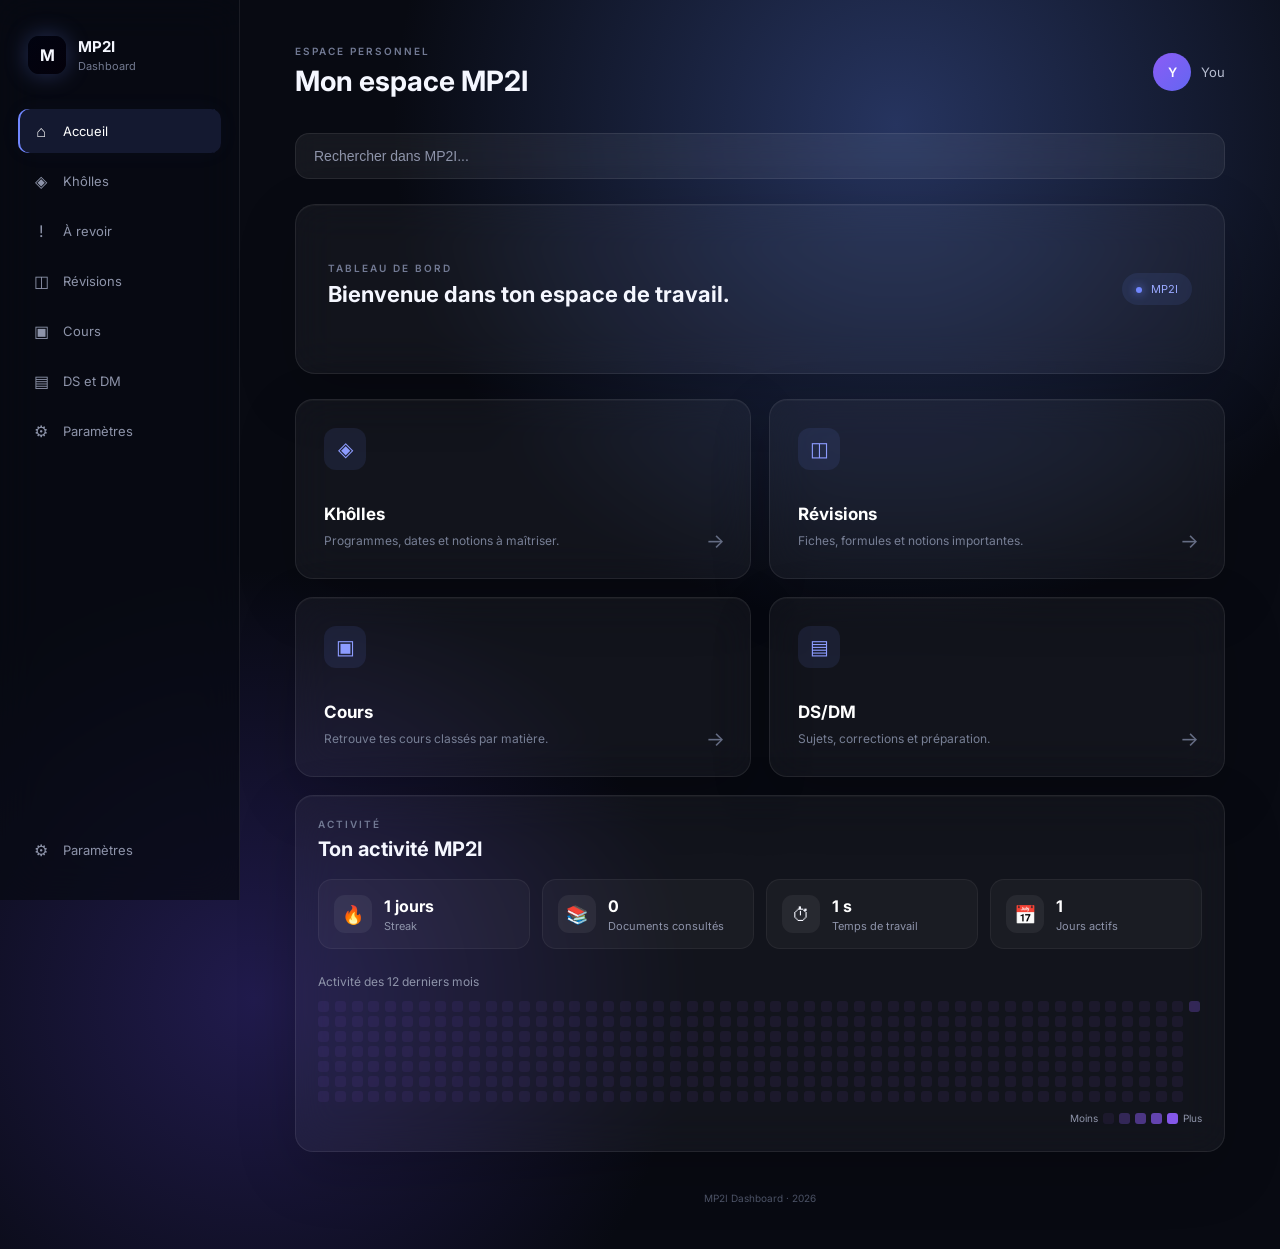
==== commit 10803dc9: "fixed timer again" ====
--- a/index.html
+++ b/index.html
@@ -327,6 +327,6 @@
     </main>
     
     <script src="script.js"></script>
-<script src="activity.js"></script>
+<script src="activity.js?v=4"></script>
 </body>
 </html>
